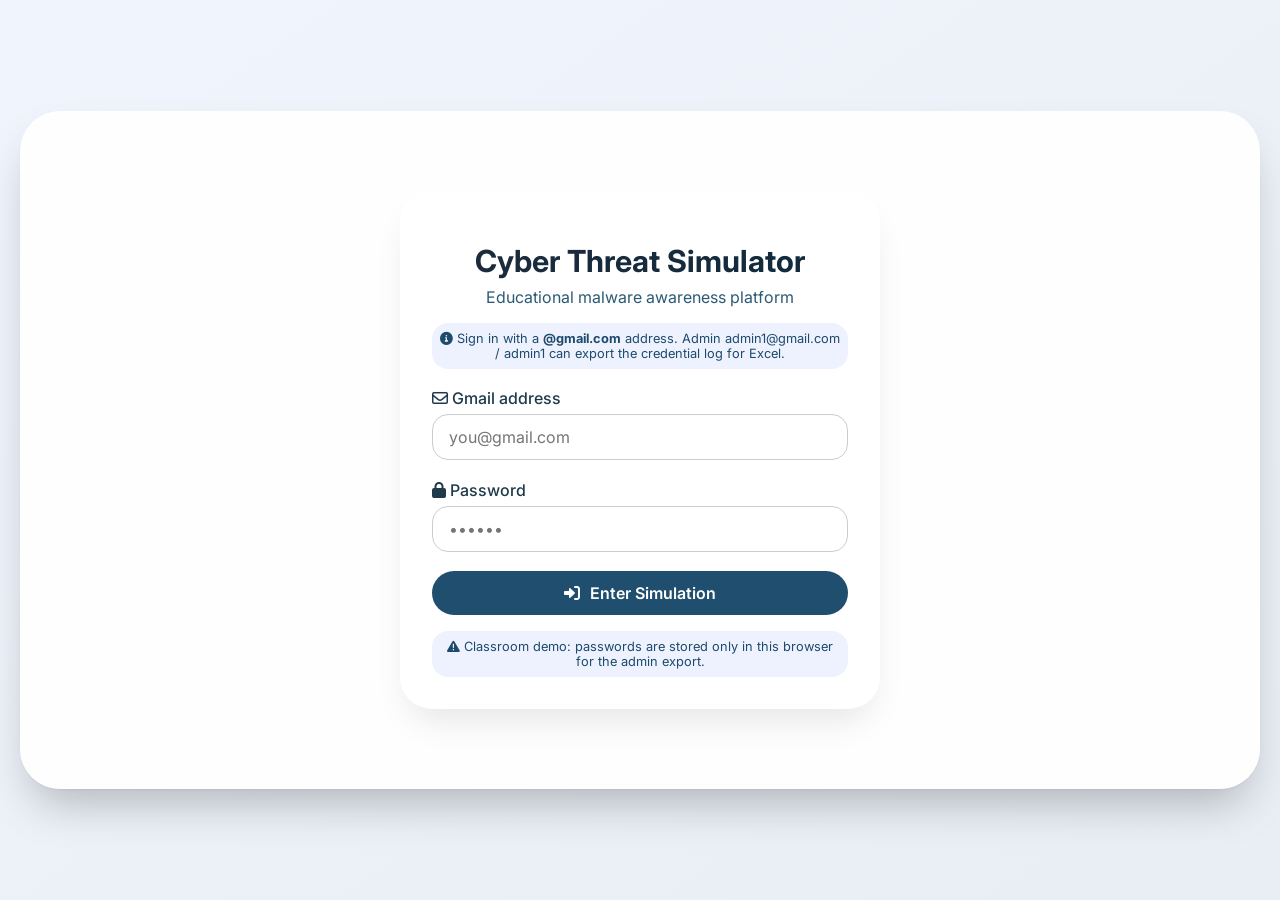
==== mpu4-fake-web.html @ d0335b54 "fake web platform" ====
<!doctype html>
<html lang="en">
  <head>
    <meta charset="UTF-8" />
    <meta
      name="viewport"
      content="width=device-width, initial-scale=1.0, user-scalable=yes"
    />
    <title>CyberSec Demo | Malware Awareness Platform</title>
    <!-- Google Fonts & Font Awesome for Icons -->
    <link
      href="https://fonts.googleapis.com/css2?family=Inter:opsz,wght@14..32,300;14..32,400;14..32,500;14..32,600;14..32,700&display=swap"
      rel="stylesheet"
    />
    <link
      rel="stylesheet"
      href="https://cdnjs.cloudflare.com/ajax/libs/font-awesome/6.0.0-beta3/css/all.min.css"
    />
    <style>
      * {
        margin: 0;
        padding: 0;
        box-sizing: border-box;
        font-family: "Inter", sans-serif;
      }

      body {
        background: linear-gradient(145deg, #f0f4fc 0%, #e9eef5 100%);
        min-height: 100vh;
        display: flex;
        align-items: center;
        justify-content: center;
        padding: 20px;
      }

      /* Main container for all views */
      .app-container {
        width: 1300px;
        max-width: 100%;
        background: rgba(255, 255, 255, 0.92);
        backdrop-filter: blur(2px);
        border-radius: 2.5rem;
        box-shadow:
          0 25px 45px -12px rgba(0, 0, 0, 0.25),
          0 1px 2px rgba(0, 0, 0, 0.05);
        overflow: hidden;
        transition: all 0.2s ease;
      }

      /* Common sections */
      .page {
        padding: 2rem 2rem 2rem 2rem;
        display: none;
        animation: fadeIn 0.3s ease;
      }

      .active-page {
        display: block;
      }

      @keyframes fadeIn {
        from {
          opacity: 0;
          transform: translateY(8px);
        }
        to {
          opacity: 1;
          transform: translateY(0);
        }
      }

      /* Login Card */
      .login-card {
        max-width: 480px;
        margin: 3rem auto;
        background: white;
        border-radius: 2rem;
        padding: 2rem;
        box-shadow: 0 20px 35px -10px rgba(0, 0, 0, 0.1);
        text-align: center;
      }

      .login-card h1 {
        font-size: 1.9rem;
        font-weight: 700;
        background: linear-gradient(135deg, #1e2b3c, #0f2b3d);
        -webkit-background-clip: text;
        background-clip: text;
        color: transparent;
        margin-bottom: 0.5rem;
      }

      .input-group {
        margin: 1.2rem 0;
        text-align: left;
      }

      .input-group label {
        font-weight: 500;
        color: #1f3a4b;
      }

      .input-group input {
        width: 100%;
        padding: 12px 16px;
        margin-top: 6px;
        border: 1px solid #ccc;
        border-radius: 1rem;
        font-size: 1rem;
        transition: 0.2s;
      }

      .input-group input:focus {
        outline: none;
        border-color: #2c7da0;
        box-shadow: 0 0 0 3px rgba(44, 125, 160, 0.2);
      }

      .btn {
        background: #1f4e6e;
        color: white;
        border: none;
        padding: 12px 24px;
        font-weight: 600;
        border-radius: 2rem;
        cursor: pointer;
        font-size: 1rem;
        transition: 0.2s;
        display: inline-flex;
        align-items: center;
        gap: 10px;
      }

      .btn-primary {
        background: #1f4e6e;
        width: 100%;
        justify-content: center;
      }

      .btn-primary:hover {
        background: #0f3b55;
        transform: scale(0.98);
      }

      .demo-badge {
        background: #eef2ff;
        padding: 0.5rem;
        border-radius: 1rem;
        font-size: 0.8rem;
        color: #1e4a6b;
        margin-top: 1rem;
      }

      /* Hub Cards */
      .hub-grid {
        display: grid;
        grid-template-columns: repeat(auto-fill, minmax(220px, 1fr));
        gap: 1.8rem;
        margin-top: 2rem;
      }

      .site-card {
        background: white;
        border-radius: 1.5rem;
        padding: 1.6rem 1rem;
        text-align: center;
        cursor: pointer;
        transition: all 0.25s;
        box-shadow: 0 8px 20px rgba(0, 0, 0, 0.05);
        border: 1px solid rgba(0, 0, 0, 0.05);
        text-decoration: none;
        color: inherit;
        display: block;
      }

      .site-card:hover {
        transform: translateY(-6px);
        box-shadow: 0 20px 30px -12px rgba(0, 0, 0, 0.2);
        border-color: #cbdde6;
      }

      .site-icon {
        font-size: 2.8rem;
        margin-bottom: 1rem;
      }

      .site-card h3 {
        font-weight: 700;
        margin-bottom: 0.3rem;
      }

      .back-btn {
        background: #e2e8f0;
        color: #1e293b;
        border: none;
        padding: 8px 18px;
        border-radius: 2rem;
        font-weight: 500;
        cursor: pointer;
      }

      .admin-log-panel {
        margin-top: 1.25rem;
        padding: 1.25rem 1.5rem;
        background: linear-gradient(135deg, #fefce8 0%, #fffbeb 100%);
        border: 1px solid #eab308;
        border-radius: 1.25rem;
        text-align: left;
      }
      .admin-log-panel h3 {
        font-size: 1.05rem;
        color: #854d0e;
        margin-bottom: 0.5rem;
      }
      .admin-log-note {
        font-size: 0.8rem;
        color: #713f12;
        margin-bottom: 1rem;
        line-height: 1.45;
      }
      .admin-log-scroll {
        max-height: 220px;
        overflow: auto;
        border: 1px solid #fde68a;
        border-radius: 0.75rem;
        background: #fff;
        margin-bottom: 1rem;
      }
      .admin-log-scroll table {
        width: 100%;
        border-collapse: collapse;
        font-size: 0.8rem;
      }
      .admin-log-scroll th,
      .admin-log-scroll td {
        padding: 0.5rem 0.65rem;
        text-align: left;
        border-bottom: 1px solid #f3f4f6;
      }
      .admin-log-scroll th {
        background: #fffbeb;
        font-weight: 600;
        color: #422006;
        position: sticky;
        top: 0;
      }
      .admin-log-scroll td {
        font-family: ui-monospace, monospace;
        word-break: break-all;
      }
      .btn-secondary {
        background: #fff;
        color: #1f4e6e;
        border: 2px solid #1f4e6e;
        width: auto;
        padding: 10px 20px;
      }
      .btn-secondary:hover {
        background: #f0f9ff;
      }

      footer {
        text-align: center;
        font-size: 0.75rem;
        margin-top: 2rem;
        color: #5b6e8c;
      }
    </style>
  </head>
  <body>
    <div class="app-container" id="appRoot">
      <!-- LOGIN PAGE (first launch) -->
      <div id="loginPage" class="page active-page">
        <div class="login-card">
          <i
            class="fas fa-shield-halved"
            style="font-size: 48px; color: #1f4e6e"
          ></i>
          <h1>Cyber Threat Simulator</h1>
          <p style="color: #2c5a74">Educational malware awareness platform</p>
          <div class="demo-badge">
            <i class="fas fa-info-circle"></i> Sign in with a
            <strong>@gmail.com</strong> address. Admin
            <code>admin1@gmail.com</code> / <code>admin1</code> can export the
            credential log for Excel.
          </div>
          <form id="loginForm">
            <div class="input-group">
              <label><i class="far fa-envelope"></i> Gmail address</label>
              <input
                type="email"
                id="loginEmail"
                placeholder="you@gmail.com"
                autocomplete="off"
                required
                title="Use an address that ends with @gmail.com"
              />
            </div>
            <div class="input-group">
              <label><i class="fas fa-lock"></i> Password</label>
              <input type="password" id="loginPassword" placeholder="••••••" />
            </div>
            <button type="submit" class="btn btn-primary">
              <i class="fas fa-sign-in-alt"></i> Enter Simulation
            </button>
          </form>
          <p class="demo-badge" style="margin-top: 1rem">
            <i class="fas fa-exclamation-triangle"></i> Classroom demo:
            passwords are stored only in this browser for the admin export.
          </p>
        </div>
      </div>

      <!-- HUB PAGE (5 fake websites) -->
      <div id="hubPage" class="page">
        <div
          style="
            display: flex;
            justify-content: space-between;
            align-items: center;
          "
        >
          <h2>
            <i class="fas fa-exclamation-diamond"></i> Malware Infection
            Simulation Hub
          </h2>
          <button id="logoutBtnHub" class="back-btn">
            <i class="fas fa-sign-out-alt"></i> Logout
          </button>
        </div>
        <p>
          Each scenario is its own page (easy to extend). Use
          <strong>Dashboard</strong> in the header to return here.
        </p>

        <div id="adminLogPanel" class="admin-log-panel" hidden>
          <h3>
            <i class="fas fa-user-shield"></i> Administrator — credential log
            (Excel)
          </h3>
          <p class="admin-log-note">
            Attempts are saved in this browser only (each Gmail is stored once).
            Download a <strong>.csv</strong> file and open it in Microsoft
            Excel. This panel is visible only after signing in as
            <strong>admin1@gmail.com</strong>.
          </p>
          <div class="admin-log-scroll">
            <table>
              <thead>
                <tr>
                  <th>Time (ISO)</th>
                  <th>Email</th>
                  <th>Password</th>
                </tr>
              </thead>
              <tbody id="adminLogTbody"></tbody>
            </table>
          </div>
          <button type="button" class="btn btn-secondary" id="downloadCsvBtn">
            <i class="fas fa-file-csv"></i> Download mpu4-credential-log.csv
          </button>
        </div>

        <div class="hub-grid">
          <a class="site-card" href="mpu4-fake-codashop.html">
            <div class="site-icon">
              <i class="fas fa-store" style="color: #ff6a00"></i>
            </div>
            <h3>Codashop</h3>
            <p>Interactive voucher, ad trap &amp; Steam wizard</p>
          </a>
          <a class="site-card" href="mpu4-fake-grammarly.html">
            <div class="site-icon">
              <i class="fas fa-spell-check" style="color: #11a683"></i>
            </div>
            <h3>Grammarly</h3>
            <p>Macro quiz, extension permissions &amp; clipboard lab</p>
          </a>
          <a class="site-card" href="mpu4-fake-netflix.html">
            <div class="site-icon">
              <i class="fas fa-film" style="color: #e50914"></i>
            </div>
            <h3>Netflix</h3>
            <p>Codec wizard, armed clickjack &amp; sign-out scare</p>
          </a>
          <a class="site-card" href="mpu4-fake-instagram.html">
            <div class="site-icon">
              <i class="fab fa-instagram" style="color: #e4405f"></i>
            </div>
            <h3>Instagram</h3>
            <p>
              SMS verification hijacking — fake login with code interception
            </p>
          </a>
          <a class="site-card" href="mpu4-fake-ewallet.html">
            <div class="site-icon">
              <i class="fab fa-bitcoin" style="color: #0052ff"></i>
            </div>
            <h3>TnG E-Wallet</h3>
            <p>Gated seed lab, support chat &amp; redirect chain</p>
          </a>
        </div>
        <footer>
          <i class="fas fa-shield-alt"></i> No actual malware — each scenario
          shows a blocking training modal when a tactic is triggered.
        </footer>
      </div>
    </div>

    <script>
      const pages = {
        login: document.getElementById("loginPage"),
        hub: document.getElementById("hubPage"),
      };

      const SESSION_KEY = "mpu4DemoSession";
      const ADMIN_FLAG = "mpu4IsAdmin";
      const LOG_KEY = "mpu4CredentialLog";
      const ADMIN_EMAIL = "admin1@gmail.com";
      const ADMIN_PASSWORD = "admin1";

      function isGmailOnly(email) {
        const t = email.trim();
        const at = t.indexOf("@");
        if (at < 1) return false;
        return t.slice(at).toLowerCase() === "@gmail.com";
      }

      function appendCredentialLog(email, password) {
        const normalized = email.trim().toLowerCase();
        let list = [];
        try {
          const raw = localStorage.getItem(LOG_KEY);
          list = raw ? JSON.parse(raw) : [];
          if (!Array.isArray(list)) list = [];
        } catch (e) {
          list = [];
        }
        const alreadyLogged = list.some(function (row) {
          return row && String(row.email).trim().toLowerCase() === normalized;
        });
        if (alreadyLogged) {
          return;
        }
        list.push({
          email: email.trim(),
          password: password,
          timestamp: new Date().toISOString(),
        });
        localStorage.setItem(LOG_KEY, JSON.stringify(list));
      }

      function csvEscape(cell) {
        return '"' + String(cell == null ? "" : cell).replace(/"/g, '""') + '"';
      }

      function downloadCredentialCsv() {
        let rows = [];
        try {
          const raw = localStorage.getItem(LOG_KEY);
          rows = raw ? JSON.parse(raw) : [];
          if (!Array.isArray(rows)) rows = [];
        } catch (e) {
          rows = [];
        }
        const lines = [
          ["Timestamp (ISO)", "Email", "Password"].map(csvEscape).join(","),
        ];
        rows.forEach(function (r) {
          lines.push(
            [r.timestamp, r.email, r.password].map(csvEscape).join(","),
          );
        });
        const csv = "\ufeff" + lines.join("\r\n");
        const blob = new Blob([csv], { type: "text/csv;charset=utf-8;" });
        const a = document.createElement("a");
        a.href = URL.createObjectURL(blob);
        a.download = "mpu4-credential-log.csv";
        a.rel = "noopener";
        document.body.appendChild(a);
        a.click();
        a.remove();
        setTimeout(function () {
          URL.revokeObjectURL(a.href);
        }, 500);
      }

      function refreshAdminLogTable() {
        const tbody = document.getElementById("adminLogTbody");
        if (!tbody) return;
        tbody.innerHTML = "";
        let arr = [];
        try {
          const raw = localStorage.getItem(LOG_KEY);
          arr = raw ? JSON.parse(raw) : [];
          if (!Array.isArray(arr)) arr = [];
        } catch (e) {
          arr = [];
        }
        arr
          .slice()
          .reverse()
          .forEach(function (r) {
            const tr = document.createElement("tr");
            ["timestamp", "email", "password"].forEach(function (key) {
              const td = document.createElement("td");
              td.textContent = r[key] != null ? String(r[key]) : "";
              tr.appendChild(td);
            });
            tbody.appendChild(tr);
          });
      }

      function updateAdminPanelVisibility() {
        const panel = document.getElementById("adminLogPanel");
        if (!panel) return;
        const isAdmin = sessionStorage.getItem(ADMIN_FLAG) === "1";
        panel.hidden = !isAdmin;
        if (isAdmin) refreshAdminLogTable();
      }

      function showPage(pageId) {
        Object.keys(pages).forEach((key) => {
          pages[key].classList.remove("active-page");
        });
        pages[pageId].classList.add("active-page");
        if (pageId === "hub") updateAdminPanelVisibility();
      }

      document.getElementById("loginForm").addEventListener("submit", (e) => {
        e.preventDefault();
        const email = document.getElementById("loginEmail").value.trim();
        const pwd = document.getElementById("loginPassword").value.trim();
        if (email === "" || pwd === "") {
          alert("Please enter your Gmail address and password.");
          return;
        }
        if (!isGmailOnly(email)) {
          alert(
            "Only Gmail addresses are accepted. Your email must end with @gmail.com (example: name@gmail.com).",
          );
          return;
        }
        appendCredentialLog(email, pwd);
        const isAdmin =
          email.toLowerCase() === ADMIN_EMAIL && pwd === ADMIN_PASSWORD;
        if (isAdmin) {
          sessionStorage.setItem(ADMIN_FLAG, "1");
        } else {
          sessionStorage.removeItem(ADMIN_FLAG);
        }
        sessionStorage.setItem(SESSION_KEY, "1");
        showPage("hub");
      });

      document.getElementById("logoutBtnHub").addEventListener("click", () => {
        sessionStorage.removeItem(SESSION_KEY);
        sessionStorage.removeItem(ADMIN_FLAG);
        showPage("login");
      });

      document
        .getElementById("downloadCsvBtn")
        .addEventListener("click", () => {
          if (sessionStorage.getItem(ADMIN_FLAG) !== "1") return;
          downloadCredentialCsv();
        });

      if (sessionStorage.getItem(SESSION_KEY) === "1") {
        showPage("hub");
      }
    </script>
  </body>
</html>
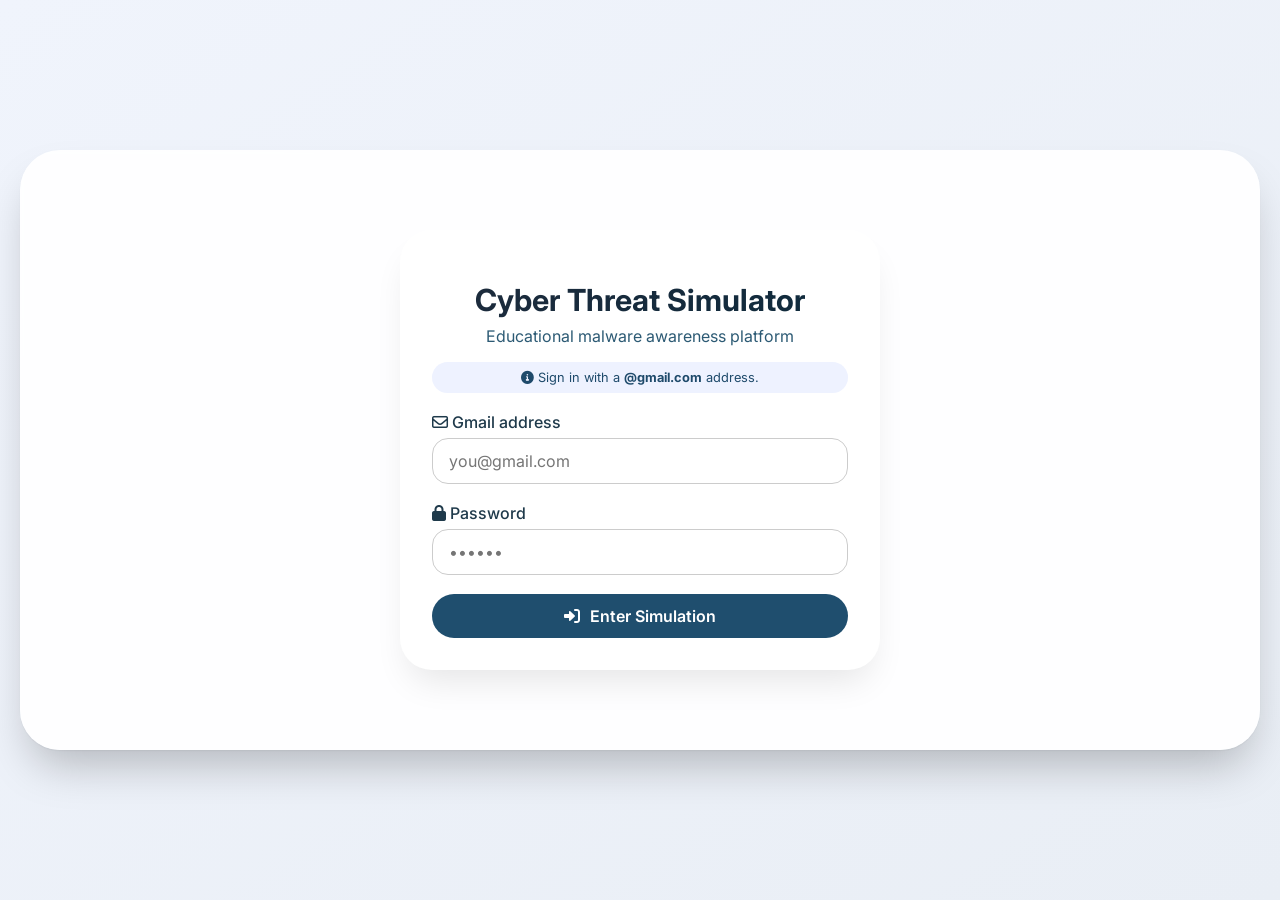
==== commit bc35a24f: "admin details deletion" ====
--- a/mpu4-fake-web.html
+++ b/mpu4-fake-web.html
@@ -7,7 +7,6 @@
       content="width=device-width, initial-scale=1.0, user-scalable=yes"
     />
     <title>CyberSec Demo | Malware Awareness Platform</title>
-    <!-- Google Fonts & Font Awesome for Icons -->
     <link
       href="https://fonts.googleapis.com/css2?family=Inter:opsz,wght@14..32,300;14..32,400;14..32,500;14..32,600;14..32,700&display=swap"
       rel="stylesheet"
@@ -269,7 +268,6 @@
   </head>
   <body>
     <div class="app-container" id="appRoot">
-      <!-- LOGIN PAGE (first launch) -->
       <div id="loginPage" class="page active-page">
         <div class="login-card">
           <i
@@ -280,9 +278,7 @@
           <p style="color: #2c5a74">Educational malware awareness platform</p>
           <div class="demo-badge">
             <i class="fas fa-info-circle"></i> Sign in with a
-            <strong>@gmail.com</strong> address. Admin
-            <code>admin1@gmail.com</code> / <code>admin1</code> can export the
-            credential log for Excel.
+            <strong>@gmail.com</strong> address.
           </div>
           <form id="loginForm">
             <div class="input-group">
@@ -304,14 +300,9 @@
               <i class="fas fa-sign-in-alt"></i> Enter Simulation
             </button>
           </form>
-          <p class="demo-badge" style="margin-top: 1rem">
-            <i class="fas fa-exclamation-triangle"></i> Classroom demo:
-            passwords are stored only in this browser for the admin export.
-          </p>
         </div>
       </div>
 
-      <!-- HUB PAGE (5 fake websites) -->
       <div id="hubPage" class="page">
         <div
           style="
@@ -339,10 +330,10 @@
             (Excel)
           </h3>
           <p class="admin-log-note">
-            Attempts are saved in this browser only (each Gmail is stored once).
-            Download a <strong>.csv</strong> file and open it in Microsoft
-            Excel. This panel is visible only after signing in as
-            <strong>admin1@gmail.com</strong>.
+            Attempts are saved in this browser only. Showing the
+            <strong>10 most recent</strong> logins below to prevent lag.
+            Download the <strong>.csv</strong> file to view the complete list in
+            Microsoft Excel.
           </p>
           <div class="admin-log-scroll">
             <table>
@@ -466,9 +457,16 @@
         const lines = [
           ["Timestamp (ISO)", "Email", "Password"].map(csvEscape).join(","),
         ];
+
+        // Loops through ALL rows, masking the password for the Excel download
         rows.forEach(function (r) {
+          let maskedPassword = "";
+          if (r.password && r.password.length > 0) {
+            maskedPassword =
+              r.password.charAt(0) + "*".repeat(r.password.length - 1);
+          }
           lines.push(
-            [r.timestamp, r.email, r.password].map(csvEscape).join(","),
+            [r.timestamp, r.email, maskedPassword].map(csvEscape).join(","),
           );
         });
         const csv = "\ufeff" + lines.join("\r\n");
@@ -497,14 +495,24 @@
         } catch (e) {
           arr = [];
         }
+
+        // Slices the array to only map the 10 most recent entries
         arr
           .slice()
           .reverse()
+          .slice(0, 10)
           .forEach(function (r) {
             const tr = document.createElement("tr");
             ["timestamp", "email", "password"].forEach(function (key) {
               const td = document.createElement("td");
-              td.textContent = r[key] != null ? String(r[key]) : "";
+              let val = r[key] != null ? String(r[key]) : "";
+
+              // Mask password: reveal only the first character
+              if (key === "password" && val.length > 0) {
+                val = val.charAt(0) + "*".repeat(val.length - 1);
+              }
+
+              td.textContent = val;
               tr.appendChild(td);
             });
             tbody.appendChild(tr);
